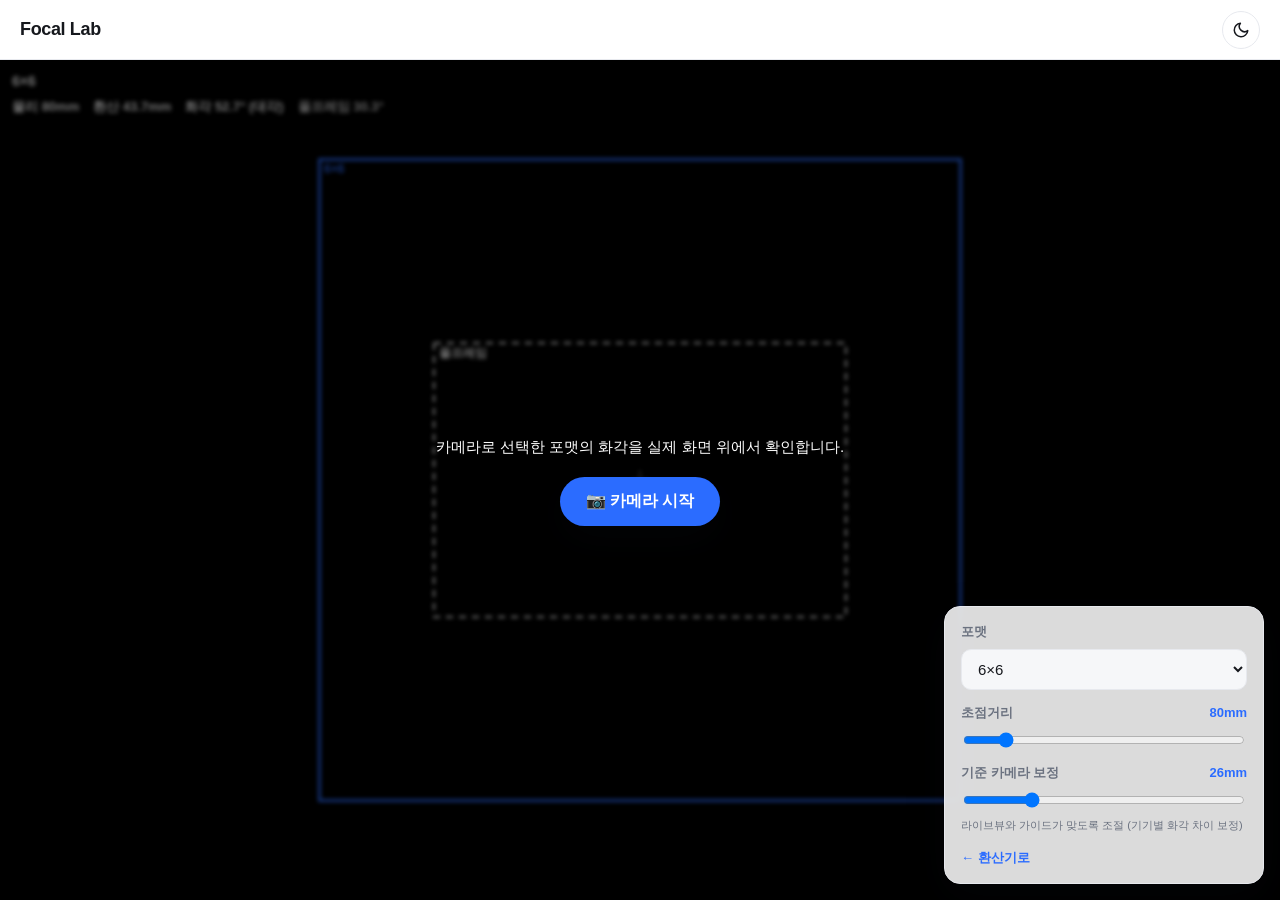
==== camera.html @ efb226e7 "realtime camera" ====
<!DOCTYPE html>
<html lang="ko">
<head>
  <meta charset="UTF-8">
  <meta name="viewport" content="width=device-width, initial-scale=1, viewport-fit=cover">
  <title>Focal Lab · 카메라 화각</title>
  <meta name="description" content="카메라 라이브뷰 위에 선택한 포맷의 환산 화각과 풀프레임 프레이밍을 실시간으로 겹쳐 보는 AR 프레이밍 뷰">
  <link rel="stylesheet" href="shared/style.css">
  <link rel="stylesheet" href="src/camera.css">
  <script src="shared/theme.js" data-storage-key="focal-lab-theme" data-migrate-from="photologs-theme"></script>
</head>
<body class="camera-page">
  <script src="shared/nav.js" data-home="./" data-brand="Focal Lab"></script>

  <main class="cam">
    <div class="cam-stage" id="cam-stage">
      <video id="cam-video" playsinline muted autoplay></video>
      <canvas id="cam-canvas"></canvas>

      <div class="cam-readout" id="cam-readout" aria-live="polite"></div>
      <div class="cam-warn" id="cam-warn" hidden></div>

      <!-- 시작/에러 안내 (카메라 권한은 사용자 제스처로 시작) -->
      <div class="cam-msg" id="cam-msg">
        <p class="cam-msg__text" id="cam-msg-text">카메라로 선택한 포맷의 화각을 실제 화면 위에서 확인합니다.</p>
        <button class="cam-msg__btn" id="cam-start" type="button">📷 카메라 시작</button>
      </div>
    </div>

    <div class="cam-panel" id="cam-panel">
      <div class="cam-field">
        <label for="cam-format">포맷</label>
        <select id="cam-format" aria-label="포맷 선택"></select>
      </div>

      <div class="cam-field">
        <label for="cam-focal">초점거리 <output id="cam-focal-val">80mm</output></label>
        <input type="range" id="cam-focal" min="1" max="600" step="1" value="80" aria-label="초점거리">
      </div>

      <div class="cam-field">
        <label for="cam-cal">기준 카메라 보정 <output id="cam-cal-val">26mm</output></label>
        <input type="range" id="cam-cal" min="10" max="80" step="0.5" value="26" aria-label="기준 카메라 화각 보정">
        <p class="cam-hint">라이브뷰와 가이드가 맞도록 조절 (기기별 화각 차이 보정)</p>
      </div>

      <a class="cam-back" href="./">← 환산기로</a>
    </div>
  </main>

  <script src="src/convert.js"></script>
  <script src="src/formats.js"></script>
  <script src="src/camera.js"></script>
</body>
</html>
---- shared/style.css ----
/* photologs — shared styles
   화이트 톤 기본 + 다크모드(data-theme="dark") 토큰. 빌드 없음, 순수 CSS. */

/* ---------- 디자인 토큰 ---------- */
:root {
  --bg: #ffffff;
  --surface: #ffffff;
  --surface-2: #f6f7f9;
  --text: #16181d;
  --muted: #6b7280;
  --border: #e7e9ee;
  --accent: #2b6cff;
  --accent-soft: #eaf0ff;
  --shadow: 0 1px 2px rgba(16, 24, 40, .04), 0 8px 24px rgba(16, 24, 40, .06);
  --shadow-lg: 0 12px 40px rgba(16, 24, 40, .16);
  --radius: 16px;
  --radius-sm: 10px;
  --maxw: 820px;
  --maxw-wide: 1120px;
  --header-h: 60px;
  --font: -apple-system, BlinkMacSystemFont, "Segoe UI", "Apple SD Gothic Neo",
          "Pretendard", Roboto, "Helvetica Neue", "Noto Sans KR", sans-serif;
  --ease: cubic-bezier(.22, .61, .36, 1);
  color-scheme: light;
}

:root[data-theme="dark"] {
  --bg: #0d0f14;
  --surface: #14171e;
  --surface-2: #1a1e27;
  --text: #e8eaf0;
  --muted: #9aa3b2;
  --border: #262b36;
  --accent: #6f9bff;
  --accent-soft: #1a2336;
  --shadow: 0 1px 2px rgba(0, 0, 0, .3), 0 8px 24px rgba(0, 0, 0, .35);
  --shadow-lg: 0 12px 40px rgba(0, 0, 0, .5);
  color-scheme: dark;
}

/* ---------- 리셋 / 기본 ---------- */
* { box-sizing: border-box; }

html { scroll-behavior: smooth; }

body {
  margin: 0;
  background: var(--bg);
  color: var(--text);
  font-family: var(--font);
  font-size: 17px;
  line-height: 1.7;
  -webkit-font-smoothing: antialiased;
  transition: background .35s var(--ease), color .35s var(--ease);
}

img { max-width: 100%; display: block; }

a { color: var(--accent); text-decoration: none; }
a:hover { text-decoration: underline; }

/* ---------- 헤더 (nav.js 주입) ---------- */
.site-header {
  position: sticky;
  top: 0;
  z-index: 50;
  height: var(--header-h);
  display: flex;
  align-items: center;
  gap: 16px;
  padding: 0 20px;
  background: color-mix(in srgb, var(--bg) 78%, transparent);
  backdrop-filter: saturate(160%) blur(12px);
  -webkit-backdrop-filter: saturate(160%) blur(12px);
  border-bottom: 1px solid var(--border);
}

.site-header__brand {
  font-weight: 700;
  letter-spacing: -.02em;
  font-size: 18px;
  color: var(--text);
}
.site-header__brand:hover { text-decoration: none; opacity: .8; }

.site-header__spacer { flex: 1; }

.site-header__back {
  font-size: 14px;
  color: var(--muted);
}

/* 테마 토글 버튼 */
.theme-toggle {
  display: inline-grid;
  place-items: center;
  width: 38px;
  height: 38px;
  border: 1px solid var(--border);
  border-radius: 999px;
  background: var(--surface);
  color: var(--text);
  cursor: pointer;
  transition: background .25s var(--ease), border-color .25s var(--ease), transform .15s var(--ease);
}
.theme-toggle:hover { background: var(--surface-2); }
.theme-toggle:active { transform: scale(.92); }
.theme-toggle svg { width: 18px; height: 18px; }
.theme-toggle .icon-sun { display: none; }
:root[data-theme="dark"] .theme-toggle .icon-sun { display: block; }
:root[data-theme="dark"] .theme-toggle .icon-moon { display: none; }

/* ---------- 레이아웃 컨테이너 ---------- */
.wrap { max-width: var(--maxw); margin: 0 auto; padding: 0 20px; }
.wrap--wide { max-width: var(--maxw-wide); }

/* ---------- 메인(블로그) 히어로 ---------- */
.hero {
  text-align: center;
  padding: 72px 20px 36px;
}
.hero h1 {
  font-size: clamp(32px, 6vw, 52px);
  line-height: 1.1;
  letter-spacing: -.03em;
  margin: 0 0 12px;
}
.hero p { color: var(--muted); margin: 0; font-size: 18px; }

/* ---------- 태그 필터 ---------- */
.filters {
  display: flex;
  flex-wrap: wrap;
  gap: 8px;
  justify-content: center;
  padding: 8px 20px 28px;
}
.chip {
  border: 1px solid var(--border);
  background: var(--surface);
  color: var(--muted);
  padding: 6px 14px;
  border-radius: 999px;
  font-size: 14px;
  cursor: pointer;
  transition: all .2s var(--ease);
}
.chip:hover { color: var(--text); border-color: var(--text); }
.chip.is-active {
  background: var(--accent);
  border-color: var(--accent);
  color: #fff;
}

/* ---------- 카드 그리드 ---------- */
.grid {
  display: grid;
  grid-template-columns: repeat(auto-fill, minmax(300px, 1fr));
  gap: 22px;
  padding: 8px 0 80px;
}

.card {
  display: flex;
  flex-direction: column;
  background: var(--surface);
  border: 1px solid var(--border);
  border-radius: var(--radius);
  overflow: hidden;
  box-shadow: var(--shadow);
  transition: transform .3s var(--ease), box-shadow .3s var(--ease), border-color .3s var(--ease);
}
.card:hover {
  transform: translateY(-4px);
  box-shadow: var(--shadow-lg);
}
.card a { color: inherit; }
.card a:hover { text-decoration: none; }

.card__cover {
  aspect-ratio: 16 / 10;
  width: 100%;
  object-fit: cover;
  background: var(--surface-2);
  transition: transform .5s var(--ease);
}
.card:hover .card__cover { transform: scale(1.04); }
.card__media { overflow: hidden; }

.card__body { padding: 18px 18px 20px; }
.card__meta { font-size: 13px; color: var(--muted); margin-bottom: 6px; }
.card__title {
  font-size: 20px; font-weight: 700; letter-spacing: -.02em;
  margin: 0 0 8px; line-height: 1.3;
}
.card__excerpt { color: var(--muted); font-size: 15px; margin: 0 0 14px; }
.card__tags { display: flex; flex-wrap: wrap; gap: 6px; }
.tag {
  font-size: 12px; color: var(--accent);
  background: var(--accent-soft);
  padding: 3px 9px; border-radius: 999px;
}

.empty {
  text-align: center; color: var(--muted);
  padding: 60px 20px;
}

/* ---------- 글(아티클) 페이지 ---------- */
.article { padding: 8px 0 96px; }

.article__header { padding: 40px 0 28px; }
.article__title {
  font-size: clamp(30px, 5vw, 46px);
  line-height: 1.12; letter-spacing: -.03em; margin: 0 0 14px;
}
.article__meta {
  display: flex; flex-wrap: wrap; align-items: center; gap: 10px;
  color: var(--muted); font-size: 15px;
}
.article__cover {
  width: 100%; border-radius: var(--radius);
  margin: 8px 0 36px; box-shadow: var(--shadow);
}

/* 마크다운 본문 타이포그래피 */
.prose { font-size: 17px; }
.prose > * + * { margin-top: 1.1em; }
.prose h2 {
  font-size: 26px; letter-spacing: -.02em; margin-top: 2em;
  padding-bottom: .3em; border-bottom: 1px solid var(--border);
}
.prose h3 { font-size: 21px; letter-spacing: -.01em; margin-top: 1.6em; }
.prose p { margin: 1.1em 0; }
.prose img { border-radius: var(--radius-sm); margin: 1.6em auto; box-shadow: var(--shadow); cursor: zoom-in; }
.prose a { text-decoration: underline; text-underline-offset: 3px; }
.prose blockquote {
  margin: 1.6em 0; padding: 4px 20px;
  border-left: 3px solid var(--accent);
  color: var(--muted); font-style: italic;
}
.prose code {
  background: var(--surface-2); padding: .15em .4em;
  border-radius: 6px; font-size: .9em;
}
.prose pre {
  background: var(--surface-2); padding: 16px 18px;
  border-radius: var(--radius-sm); overflow-x: auto; font-size: 14px;
}
.prose pre code { background: none; padding: 0; }
.prose ul, .prose ol { padding-left: 1.4em; }
.prose hr { border: none; border-top: 1px solid var(--border); margin: 2.4em 0; }

/* ---------- 갤러리 (```gallery 변환) ---------- */
.gallery {
  display: grid;
  grid-template-columns: repeat(auto-fill, minmax(180px, 1fr));
  gap: 10px;
  margin: 1.8em 0;
}
.gallery img {
  margin: 0; width: 100%; height: 100%;
  aspect-ratio: 1 / 1; object-fit: cover;
  border-radius: var(--radius-sm); cursor: zoom-in;
  box-shadow: none;
  transition: transform .3s var(--ease), filter .3s var(--ease);
}
.gallery img:hover { transform: scale(1.02); filter: brightness(1.05); }

/* ---------- 라이트박스 ---------- */
.lightbox {
  position: fixed; inset: 0; z-index: 100;
  display: grid; place-items: center;
  background: rgba(8, 10, 14, .86);
  backdrop-filter: blur(6px);
  opacity: 0; pointer-events: none;
  transition: opacity .3s var(--ease);
  cursor: zoom-out;
}
.lightbox.is-open { opacity: 1; pointer-events: auto; }
.lightbox img {
  max-width: 92vw; max-height: 90vh;
  border-radius: 8px; box-shadow: var(--shadow-lg);
  transform: scale(.96); transition: transform .3s var(--ease);
}
.lightbox.is-open img { transform: scale(1); }

/* ---------- 스크롤 리빌 ---------- */
.reveal {
  opacity: 0; transform: translateY(16px);
  transition: opacity .6s var(--ease), transform .6s var(--ease);
}
.reveal.is-visible { opacity: 1; transform: none; }
@media (prefers-reduced-motion: reduce) {
  .reveal { opacity: 1; transform: none; transition: none; }
  html { scroll-behavior: auto; }
}

/* ---------- 푸터 ---------- */
.site-footer {
  border-top: 1px solid var(--border);
  padding: 28px 20px;
  text-align: center; color: var(--muted); font-size: 14px;
}

/* ---------- 반응형 ---------- */
@media (max-width: 640px) {
  body { font-size: 16px; }
  .hero { padding: 48px 20px 24px; }
  .grid { grid-template-columns: 1fr; }
}
---- src/camera.css ----
/* Focal Lab · 카메라 화각 오버레이 페이지 스타일.
   풀스크린 video + canvas 위에 컨트롤 패널을 띄운다. shared/style.css 토큰 사용. */

.camera-page { overflow: hidden; height: 100dvh; }

/* nav.js 푸터는 카메라 모드에서 화면 밖으로 (스크롤 없음) */
.camera-page .site-footer { display: none; }

.cam { position: relative; }

/* ---------- 스테이지: 헤더 아래 전체 ---------- */
.cam-stage {
  position: fixed;
  inset: var(--header-h) 0 0 0;
  background: #000;
  overflow: hidden;
}

#cam-video,
#cam-canvas {
  position: absolute;
  inset: 0;
  width: 100%;
  height: 100%;
}

#cam-video { object-fit: cover; background: #000; }
#cam-canvas { pointer-events: none; }

/* ---------- 상단 실시간 수치 ---------- */
.cam-readout {
  position: absolute;
  top: 12px; left: 12px; right: 12px;
  display: flex; flex-wrap: wrap; gap: 6px 14px;
  font-size: 13px; font-weight: 600; line-height: 1.4;
  color: #fff; text-shadow: 0 1px 3px rgba(0, 0, 0, .8);
  pointer-events: none;
}
.cam-readout b { color: #fff; font-weight: 800; }
.cam-readout .ro-fmt { width: 100%; font-size: 14px; font-weight: 800; }
.cam-readout .ro-ff { opacity: .82; }

/* 카메라보다 넓은 화각 경고 */
.cam-warn {
  position: absolute;
  left: 12px; right: 12px; bottom: 12px;
  padding: 8px 12px; border-radius: var(--radius-sm);
  background: rgba(0, 0, 0, .62); color: #ffd9a8;
  font-size: 12px; font-weight: 600; text-align: center;
  pointer-events: none;
}

/* ---------- 시작 / 에러 안내 ---------- */
.cam-msg {
  position: absolute; inset: 0;
  display: flex; flex-direction: column; align-items: center; justify-content: center;
  gap: 18px; padding: 24px; text-align: center;
  background: rgba(0, 0, 0, .55);
  backdrop-filter: blur(2px);
}
.cam-msg[hidden] { display: none; }
.cam-msg__text { color: #fff; font-size: 15px; max-width: 28em; margin: 0; text-shadow: 0 1px 3px rgba(0, 0, 0, .8); }
.cam-msg__btn {
  appearance: none; border: 0; cursor: pointer;
  background: var(--accent); color: #fff;
  font-size: 16px; font-weight: 700; font-family: inherit;
  padding: 14px 26px; border-radius: 999px;
  box-shadow: var(--shadow-lg);
}
.cam-msg__btn:active { transform: scale(.96); }

/* ---------- 컨트롤 패널 (하단 오버레이) ---------- */
.cam-panel {
  position: fixed;
  left: 0; right: 0; bottom: 0;
  z-index: 2;
  padding: 14px 16px calc(14px + env(safe-area-inset-bottom));
  display: flex; flex-direction: column; gap: 12px;
  background: color-mix(in srgb, var(--surface) 86%, transparent);
  backdrop-filter: blur(12px);
  border-top: 1px solid var(--border);
  box-shadow: var(--shadow-lg);
}

.cam-field { display: flex; flex-direction: column; gap: 6px; }
.cam-field > label {
  font-size: 13px; font-weight: 700; color: var(--muted);
  display: flex; justify-content: space-between; align-items: baseline;
}
.cam-field > label output { color: var(--accent); font-weight: 800; font-variant-numeric: tabular-nums; }

.cam-field select {
  width: 100%; font: inherit; font-size: 15px;
  padding: 10px 12px; border-radius: var(--radius-sm);
  border: 1px solid var(--border); background: var(--surface-2); color: var(--text);
}
.cam-field select:focus { outline: none; border-color: var(--accent); box-shadow: 0 0 0 3px var(--accent-soft); }

.cam-hint { margin: 0; font-size: 11px; color: var(--muted); }

.cam-back {
  align-self: flex-start; font-size: 13px; font-weight: 700; color: var(--accent);
}

/* 넓은 화면(데스크톱)에서는 패널을 우측 카드로 */
@media (min-width: 760px) {
  .cam-panel {
    left: auto; right: 16px; bottom: 16px; width: 320px;
    border: 1px solid var(--border); border-radius: var(--radius);
  }
}
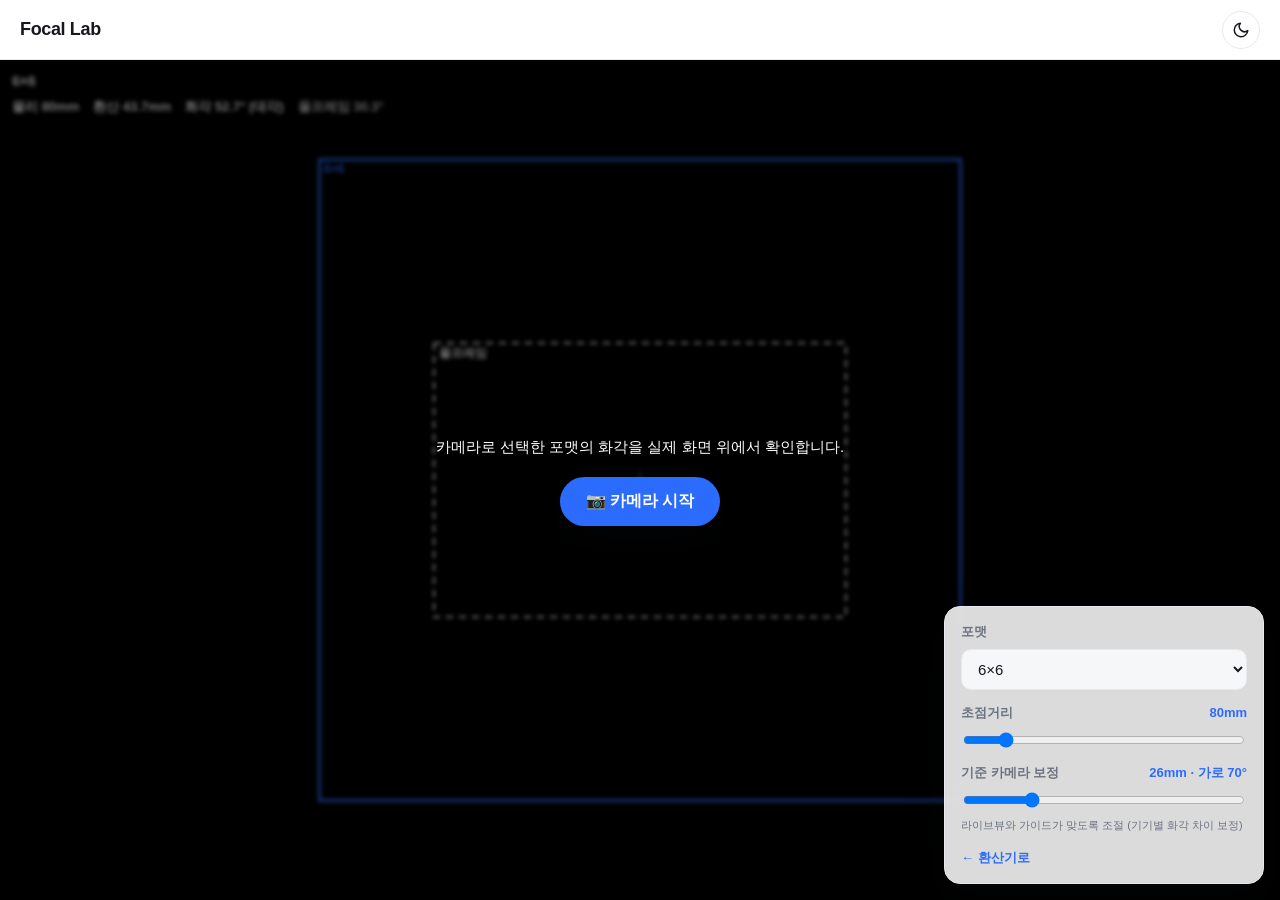
==== commit f1ae101c: "realtime camera" ====
--- a/camera.html
+++ b/camera.html
@@ -33,6 +33,11 @@
         <select id="cam-format" aria-label="포맷 선택"></select>
       </div>
 
+      <div class="cam-field" id="cam-device-field" hidden>
+        <label for="cam-device">카메라 (렌즈)</label>
+        <select id="cam-device" aria-label="카메라 선택"></select>
+      </div>
+
       <div class="cam-field">
         <label for="cam-focal">초점거리 <output id="cam-focal-val">80mm</output></label>
         <input type="range" id="cam-focal" min="1" max="600" step="1" value="80" aria-label="초점거리">
--- a/src/camera.css
+++ b/src/camera.css
@@ -83,6 +83,7 @@
 }
 
 .cam-field { display: flex; flex-direction: column; gap: 6px; }
+.cam-field[hidden] { display: none; }
 .cam-field > label {
   font-size: 13px; font-weight: 700; color: var(--muted);
   display: flex; justify-content: space-between; align-items: baseline;
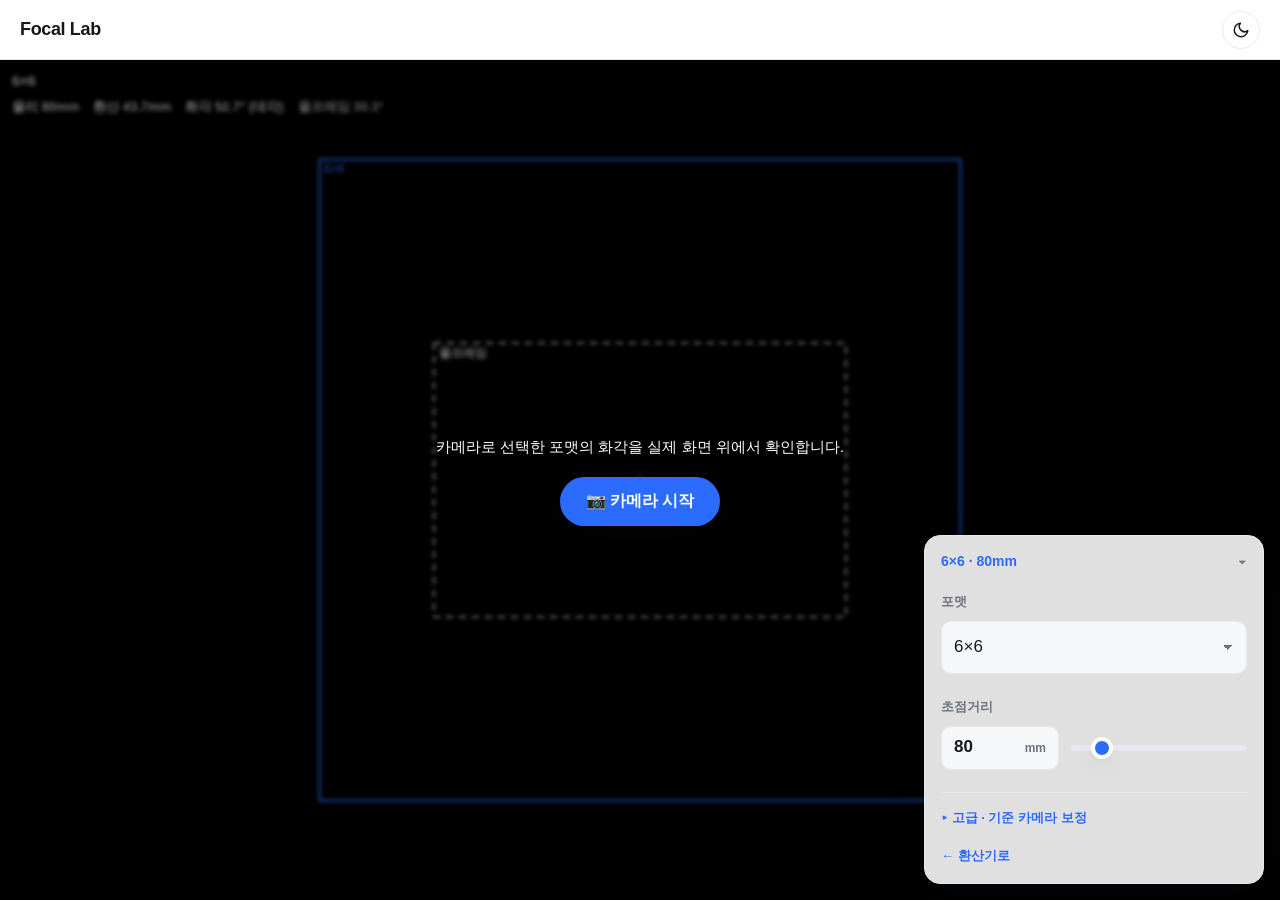
==== commit 78206d56: "realtime camera" ====
--- a/camera.html
+++ b/camera.html
@@ -6,6 +6,7 @@
   <title>Focal Lab · 카메라 화각</title>
   <meta name="description" content="카메라 라이브뷰 위에 선택한 포맷의 환산 화각과 풀프레임 프레이밍을 실시간으로 겹쳐 보는 AR 프레이밍 뷰">
   <link rel="stylesheet" href="shared/style.css">
+  <link rel="stylesheet" href="src/app.css">
   <link rel="stylesheet" href="src/camera.css">
   <script src="shared/theme.js" data-storage-key="focal-lab-theme" data-migrate-from="photologs-theme"></script>
 </head>
@@ -28,28 +29,44 @@
     </div>
 
     <div class="cam-panel" id="cam-panel">
-      <div class="cam-field">
-        <label for="cam-format">포맷</label>
-        <select id="cam-format" aria-label="포맷 선택"></select>
+      <button class="cam-handle" id="cam-handle" type="button" aria-expanded="true" aria-controls="cam-body">
+        <span class="cam-handle__summary" id="cam-summary">입력값</span>
+        <span class="cam-handle__chevron" aria-hidden="true">▾</span>
+      </button>
+
+      <div class="cam-body" id="cam-body">
+        <div class="field">
+          <label for="cam-format">포맷</label>
+          <select id="cam-format" aria-label="포맷 선택"></select>
+          <div class="hint" id="cam-format-note"></div>
+        </div>
+
+        <div class="field" id="cam-device-field" hidden>
+          <label for="cam-device">카메라 (렌즈)</label>
+          <select id="cam-device" aria-label="카메라 선택"></select>
+        </div>
+
+        <div class="field">
+          <label for="cam-focal">초점거리</label>
+          <div class="combo">
+            <span class="input-unit" data-unit="mm">
+              <input type="text" id="cam-focal" inputmode="decimal" value="80" aria-label="초점거리 입력">
+            </span>
+            <input type="range" id="cam-focal-range" min="1" max="600" step="1" value="80" aria-label="초점거리 슬라이더">
+          </div>
+        </div>
+
+        <details class="advanced" id="cam-advanced">
+          <summary>고급 · 기준 카메라 보정</summary>
+          <div class="field">
+            <label for="cam-cal">내 폰 카메라 화각 <output id="cam-cal-val">26mm</output></label>
+            <input type="range" id="cam-cal" min="10" max="80" step="0.5" value="26" aria-label="기준 카메라 화각 보정">
+            <p class="hint">라이브뷰와 가이드가 어긋나면 조절 · 렌즈를 바꾸면 자동 설정됩니다.</p>
+          </div>
+        </details>
+
+        <a class="cam-back" href="./">← 환산기로</a>
       </div>
-
-      <div class="cam-field" id="cam-device-field" hidden>
-        <label for="cam-device">카메라 (렌즈)</label>
-        <select id="cam-device" aria-label="카메라 선택"></select>
-      </div>
-
-      <div class="cam-field">
-        <label for="cam-focal">초점거리 <output id="cam-focal-val">80mm</output></label>
-        <input type="range" id="cam-focal" min="1" max="600" step="1" value="80" aria-label="초점거리">
-      </div>
-
-      <div class="cam-field">
-        <label for="cam-cal">기준 카메라 보정 <output id="cam-cal-val">26mm</output></label>
-        <input type="range" id="cam-cal" min="10" max="80" step="0.5" value="26" aria-label="기준 카메라 화각 보정">
-        <p class="cam-hint">라이브뷰와 가이드가 맞도록 조절 (기기별 화각 차이 보정)</p>
-      </div>
-
-      <a class="cam-back" href="./">← 환산기로</a>
     </div>
   </main>
 
--- a/src/app.css
+++ b/src/app.css
@@ -0,0 +1,349 @@
+/* Focal Lab — 앱 전용 스타일. 공유 토큰(var())을 재사용해 다크모드 자동 대응. */
+
+.app { padding: 28px 20px 96px; }
+
+.app__intro { padding: 10px 0 18px; }
+.app__intro .app__kicker {
+  margin: 0 0 2px; font-size: 12px; font-weight: 700; letter-spacing: .14em;
+  text-transform: uppercase; color: var(--accent);
+}
+.app__intro h1 {
+  font-size: clamp(26px, 5vw, 38px); line-height: 1.1;
+  letter-spacing: -.03em; margin: 0 0 4px;
+}
+.app__intro p { color: var(--muted); margin: 0; font-size: 15px; line-height: 1.45; }
+.app__intro .app__cta { margin-top: 10px; }
+.app__intro .app__cta a {
+  display: inline-block; font-size: 14px; font-weight: 700; color: var(--accent);
+  background: var(--accent-soft); padding: 7px 14px; border-radius: 999px;
+  border: 1px solid color-mix(in srgb, var(--accent) 28%, transparent);
+}
+.app__intro .app__cta a:hover { text-decoration: none; background: color-mix(in srgb, var(--accent) 18%, var(--accent-soft)); }
+
+/* 2단 레이아웃: 입력 / 결과 */
+.app__grid {
+  display: grid;
+  grid-template-columns: minmax(280px, 360px) 1fr;
+  gap: 22px;
+  align-items: start;
+}
+@media (max-width: 760px) {
+  .app__grid { display: block; }
+}
+
+.panel {
+  background: var(--surface);
+  border: 1px solid var(--border);
+  border-radius: var(--radius);
+  box-shadow: var(--shadow);
+  padding: 20px;
+}
+.panel.sticky { position: sticky; top: calc(var(--header-h) + 14px); }
+
+/* 모바일 시트 핸들 — 데스크톱에선 숨김 */
+.sheet-handle { display: none; }
+.sheet-body { display: block; }
+
+.field { margin-bottom: 18px; }
+.field:last-child { margin-bottom: 0; }
+.field > label {
+  display: block; font-size: 13px; font-weight: 700;
+  color: var(--muted); margin-bottom: 8px; letter-spacing: .01em;
+  transition: color .2s var(--ease);
+}
+.field:focus-within > label { color: var(--accent); }
+
+/* 셀렉트 */
+select {
+  width: 100%; font: inherit; color: var(--text);
+  background-color: var(--surface-2);
+  border: 1.5px solid var(--border); border-radius: var(--radius-sm);
+  padding: 11px 34px 11px 12px; min-height: 44px;
+  -webkit-appearance: none; appearance: none;
+  background-image: linear-gradient(45deg, transparent 50%, var(--muted) 50%), linear-gradient(135deg, var(--muted) 50%, transparent 50%);
+  background-position: calc(100% - 18px) 50%, calc(100% - 13px) 50%;
+  background-size: 5px 5px, 5px 5px; background-repeat: no-repeat;
+  transition: border-color .2s var(--ease), box-shadow .2s var(--ease), background-color .2s var(--ease);
+}
+select:hover { border-color: color-mix(in srgb, var(--accent) 40%, var(--border)); }
+select:focus {
+  outline: none; border-color: var(--accent);
+  box-shadow: 0 0 0 3px var(--accent-soft); background-color: var(--surface);
+}
+
+/* 숫자 + 슬라이더 한 줄 */
+.combo { display: grid; grid-template-columns: 118px 1fr; gap: 12px; align-items: center; }
+
+/* 숫자 입력 필드 — 래퍼가 테두리를 갖고 입력은 투명. 단위는 양옆에 정적(flex) 배치 */
+.input-unit {
+  display: flex; align-items: center; gap: 8px;
+  background-color: var(--surface-2);
+  border: 1.5px solid var(--border); border-radius: var(--radius-sm);
+  padding: 0 12px; min-height: 44px;
+  transition: border-color .2s var(--ease), box-shadow .2s var(--ease), background-color .2s var(--ease);
+}
+.input-unit:hover { border-color: color-mix(in srgb, var(--accent) 40%, var(--border)); }
+.input-unit:focus-within {
+  border-color: var(--accent); box-shadow: 0 0 0 3px var(--accent-soft); background-color: var(--surface);
+}
+.input-unit input {
+  flex: 1 1 auto; min-width: 0; width: 100%;
+  border: none; background: none; outline: none; padding: 0; min-height: 0;
+  font: inherit; font-weight: 600; color: var(--text);
+  font-variant-numeric: tabular-nums; text-align: left;
+}
+.input-unit input::-webkit-outer-spin-button,
+.input-unit input::-webkit-inner-spin-button { -webkit-appearance: none; margin: 0; }
+.input-unit input::-webkit-calendar-picker-indicator { display: none !important; }
+
+/* 단위 라벨: 기본 = 접미(숫자 오른쪽), .input-unit--prefix = 접두(숫자 왼쪽) */
+.input-unit::after, .input-unit--prefix::before {
+  flex: none; font-size: 12px; font-weight: 700; color: var(--muted);
+  transition: color .2s var(--ease);
+}
+.input-unit::after { content: attr(data-unit); }
+.input-unit::before { display: none; }
+.input-unit:focus-within::after { color: var(--accent); }
+.input-unit--prefix::after { display: none; }
+.input-unit--prefix::before { display: block; content: attr(data-unit); }
+.input-unit--prefix:focus-within::before { color: var(--accent); }
+
+input[type="range"] {
+  width: 100%; -webkit-appearance: none; appearance: none;
+  height: 6px; border-radius: 999px; outline: none; margin: 0; cursor: pointer;
+  background: var(--border);
+}
+input[type="range"]::-webkit-slider-thumb {
+  -webkit-appearance: none; width: 22px; height: 22px; border-radius: 50%;
+  background: var(--accent); cursor: pointer; border: 4px solid var(--surface);
+  box-shadow: var(--shadow); transition: transform .12s var(--ease);
+}
+input[type="range"]:active::-webkit-slider-thumb { transform: scale(1.15); }
+input[type="range"]::-moz-range-thumb {
+  width: 22px; height: 22px; border-radius: 50%; background: var(--accent);
+  cursor: pointer; border: 4px solid var(--surface);
+}
+input[type="range"]:focus-visible::-webkit-slider-thumb { box-shadow: 0 0 0 4px var(--accent-soft); }
+
+.advanced { margin-top: 6px; border-top: 1px solid var(--border); padding-top: 14px; }
+.advanced > summary {
+  cursor: pointer; font-size: 13px; font-weight: 600; color: var(--accent);
+  list-style: none; user-select: none;
+}
+.advanced > summary::-webkit-details-marker { display: none; }
+.advanced > summary::before { content: "▸ "; }
+.advanced[open] > summary::before { content: "▾ "; }
+.advanced .field { margin-top: 16px; }
+
+.hint { font-size: 12px; color: var(--muted); margin-top: 6px; }
+
+/* 결과 */
+.results { display: flex; flex-direction: column; gap: 18px; }
+
+/* 결과 히어로 — 최종 환산값. 화면에서 가장 먼저 인식되는 영역 */
+.result-hero {
+  position: relative;
+  display: grid; grid-template-columns: 1fr auto 1fr; align-items: center;
+  gap: 8px;
+  padding: 24px 22px;
+  border-radius: var(--radius);
+  background:
+    radial-gradient(120% 140% at 0% 0%, color-mix(in srgb, var(--accent) 16%, transparent), transparent 60%),
+    var(--accent-soft);
+  border: 1px solid color-mix(in srgb, var(--accent) 28%, transparent);
+  box-shadow: var(--shadow);
+  overflow: hidden;
+}
+.result-hero__item { min-width: 0; padding: 4px 6px; border-radius: 12px; transition: background .35s var(--ease); }
+.result-hero__label {
+  display: block; font-size: 12px; font-weight: 700; letter-spacing: .02em;
+  color: color-mix(in srgb, var(--accent) 75%, var(--text)); margin-bottom: 6px;
+}
+.result-hero__value {
+  display: inline-flex; align-items: flex-end; white-space: nowrap;  /* nowrap: 100+ 줄바꿈 방지 */
+  font-size: clamp(34px, 7vw, 52px); font-weight: 800;
+  letter-spacing: -.04em; line-height: 1; color: var(--text);
+  font-variant-numeric: tabular-nums; transform-origin: left center;
+}
+.result-hero__value small { font-size: .42em; font-weight: 700; color: var(--muted); letter-spacing: 0; }
+
+/* 숫자 오도미터 — 자릿수별 세로 롤링 */
+.odo { display: inline-flex; align-items: flex-end; }
+.odo-d { display: inline-block; overflow: hidden; height: 1em; }     /* 한 자리 창 */
+.odo-r { display: block; transition: transform .42s cubic-bezier(.16, 1, .3, 1); will-change: transform; }
+.odo-r > b { display: block; height: 1em; line-height: 1; font-weight: inherit; font-style: normal; text-align: center; font-variant-numeric: tabular-nums; }
+.odo-s { display: inline-block; }                                    /* 소수점·접두 등 비롤링 */
+@media (prefers-reduced-motion: reduce) { .odo-r { transition: none; } }
+.result-hero__sub { display: block; font-size: 13px; color: var(--muted); margin-top: 8px; }
+.result-hero__divider { width: 1px; align-self: stretch; background: color-mix(in srgb, var(--accent) 26%, transparent); }
+
+/* 값 변경 강조: 카운트업과 함께 짧은 펄스 */
+.result-hero__value.is-bump { animation: bump .42s var(--ease); }
+.result-hero__item.is-bump { animation: flash .6s var(--ease); }
+@keyframes bump {
+  0% { transform: scale(1); } 35% { transform: scale(1.055); } 100% { transform: scale(1); }
+}
+@keyframes flash {
+  0% { background: color-mix(in srgb, var(--accent) 24%, transparent); }
+  100% { background: transparent; }
+}
+@media (prefers-reduced-motion: reduce) {
+  .result-hero__value.is-bump, .result-hero__item.is-bump { animation: none; }
+}
+
+.lbl-short { display: none; }   /* 기본(데스크톱)은 긴 라벨 */
+
+/* 모바일: 두 환산값을 한 줄에 나란히(컴팩트) — 히어로 높이를 줄여 프레임 비교 가시성 ↑ */
+@media (max-width: 760px) {
+  .lbl-long { display: none; }
+  .lbl-short { display: inline; }
+
+  .result-hero { grid-template-columns: 1fr auto 1fr; gap: 12px; padding: 16px 18px; align-items: center; }
+  .result-hero__item {
+    display: flex; flex-wrap: wrap; align-items: baseline; gap: 2px 8px; padding: 0;
+  }
+  .result-hero__label { font-size: 11px; margin: 0; }
+  .result-hero__value { font-size: clamp(20px, 6vw, 26px); }
+  .result-hero__value small { font-size: .5em; }
+  .result-hero__sub { display: none; }
+  .result-hero__divider { width: 1px; height: auto; align-self: stretch; }
+}
+
+.rows { display: grid; gap: 1px; background: var(--border); border-radius: var(--radius); overflow: hidden; border: 1px solid var(--border); }
+.row {
+  display: flex; justify-content: space-between; align-items: baseline; gap: 12px;
+  background: var(--surface); padding: 12px 16px;
+}
+.row__k { color: var(--muted); font-size: 14px; }
+.row__v { font-weight: 700; font-variant-numeric: tabular-nums; text-align: right; }
+.row__v small { font-weight: 500; color: var(--muted); }
+
+.panel__title { font-size: 13px; font-weight: 700; color: var(--muted); margin: 0 0 12px; letter-spacing: .02em; }
+
+.badge-est {
+  display: inline-block; font-size: 11px; font-weight: 700; color: var(--accent);
+  background: var(--accent-soft); padding: 2px 8px; border-radius: 999px; margin-left: 8px;
+  vertical-align: middle;
+}
+
+/* SVG 통합 시각화 (프레임 + 화각 부채꼴) */
+.viz { width: 100%; display: block; }
+.viz text { fill: var(--muted); font-size: 12px; font-family: var(--font); }
+
+/* 프레임 */
+.viz .v-frame-ff { fill: none; stroke: var(--muted); stroke-width: 1.5; stroke-dasharray: 5 4; }
+.viz .v-frame-fmt { fill: color-mix(in srgb, var(--accent) 13%, transparent); stroke: var(--accent); stroke-width: 2; }
+.viz .v-diag { stroke: color-mix(in srgb, var(--accent) 55%, transparent); stroke-width: 1.2; stroke-dasharray: 3 3; }
+.viz .v-dim { fill: var(--text); font-size: 12px; font-weight: 600; }
+.viz .v-diag-lbl { fill: var(--accent); font-size: 11px; font-weight: 600; }
+.viz .v-name { fill: var(--accent); font-size: 13px; font-weight: 800; }
+.viz .v-cap { fill: var(--muted); font-size: 11px; }
+.viz .v-cap-fmt { fill: var(--accent); font-size: 11px; font-weight: 700; }
+.viz .v-badge { fill: var(--accent); font-size: 12px; font-weight: 800; }
+
+/* 화각 부채꼴 */
+.viz .v-axis { stroke: var(--border); stroke-width: 1; stroke-dasharray: 2 3; }
+.viz .v-fan { stroke: var(--accent); stroke-width: 1.5; }
+.viz .v-fan-1 { fill: color-mix(in srgb, var(--accent) 22%, transparent); }
+.viz .v-fan-2 { fill: color-mix(in srgb, var(--accent) 12%, transparent); }
+.viz .v-fan-3 { fill: color-mix(in srgb, var(--accent) 6%, transparent); }
+.viz .v-apex { fill: var(--accent); }
+.viz .v-ang {
+  font-size: 12px; font-weight: 700;
+  paint-order: stroke; stroke: var(--surface); stroke-width: 3px; stroke-linejoin: round;
+}
+.viz .v-ang-1 { fill: color-mix(in srgb, var(--accent) 70%, var(--text)); }
+.viz .v-ang-2 { fill: var(--accent); }
+.viz .v-ang-3 { fill: var(--accent); }
+.viz .v-sub { fill: var(--muted); font-size: 11px; font-weight: 700; }
+
+/* 풀프레임 부채꼴 — 회색 점선 (상단 FF 프레임과 톤 일치) */
+.viz .v-fan-ff { stroke: var(--muted); stroke-width: 1.5; stroke-dasharray: 5 4; }
+.viz .v-fan-ff-1 { fill: color-mix(in srgb, var(--muted) 18%, transparent); }
+.viz .v-fan-ff-2 { fill: color-mix(in srgb, var(--muted) 11%, transparent); }
+.viz .v-fan-ff-3 { fill: color-mix(in srgb, var(--muted) 6%, transparent); }
+.viz .v-ang-ff { fill: var(--muted); }
+.viz .v-apex-ff { fill: var(--muted); }
+
+/* 부채꼴 제목 */
+.viz .v-fan-title-fmt { fill: var(--accent); font-size: 12px; font-weight: 800; }
+.viz .v-fan-title-ff { fill: var(--muted); font-size: 12px; font-weight: 800; }
+
+/* 데이터 주석 */
+.notes { margin-top: 26px; }
+.notes > summary {
+  cursor: pointer; font-weight: 600; color: var(--muted); font-size: 14px;
+  padding: 12px 0; border-top: 1px solid var(--border);
+}
+.notes ul { color: var(--muted); font-size: 14px; line-height: 1.7; padding-left: 1.2em; }
+.notes li { margin: 6px 0; }
+
+/* ===== 모바일 하단 고정 시트 (파일 끝에 둬서 base 규칙을 확실히 override) ===== */
+@media (max-width: 760px) {
+  .app { padding-bottom: 84px; }            /* 접힌 시트 핸들 높이 확보 */
+
+  /* 입력 패널 → 하단 고정 시트 (#inputs 로 .panel.sticky 보다 우선) */
+  #inputs.panel {
+    position: fixed; left: 0; right: 0; bottom: 0; top: auto; z-index: 60;
+    margin: 0; padding: 0 18px;
+    border: none; border-top: 1px solid var(--border);
+    border-radius: 18px 18px 0 0;
+    max-height: 70vh; overflow-y: auto; -webkit-overflow-scrolling: touch;
+    background: color-mix(in srgb, var(--surface) 30%, transparent);   /* 70% 투명 — 뒤 화각·포맷 도형이 잘 비치도록 */
+    backdrop-filter: blur(5px);
+    -webkit-backdrop-filter: blur(5px);                                /* iOS Safari */
+    box-shadow: 0 -12px 34px rgba(16, 24, 40, .18);
+    transition: transform .32s var(--ease);
+    padding-bottom: calc(20px + env(safe-area-inset-bottom));
+  }
+  :root[data-theme="dark"] #inputs.panel { box-shadow: 0 -12px 34px rgba(0, 0, 0, .5); }
+
+  /* 접힘: 핸들만 노출 */
+  #inputs.sheet-collapsed { transform: translateY(calc(100% - 64px)); }
+
+  /* 핸들 (시트 상단 고정) — 가시성 강조 */
+  #inputs .sheet-handle {
+    display: flex; align-items: center; gap: 12px;
+    position: sticky; top: 0; z-index: 1;
+    width: 100%; min-height: 64px; padding: 16px 6px 12px;
+    background: color-mix(in srgb, var(--surface) 30%, transparent); border: none; cursor: pointer;
+    font: inherit; color: var(--text); text-align: left;
+    transition: background .25s var(--ease);
+  }
+  /* 접힘 상태 → accent 톤으로 '탭하여 펼치기' 신호 강조 */
+  #inputs.sheet-collapsed .sheet-handle { background: var(--accent-soft); }
+
+  .sheet-handle__grip {
+    position: absolute; top: 7px; left: 50%; transform: translateX(-50%);
+    width: 52px; height: 5px; border-radius: 999px;
+    background: var(--muted); opacity: .55;
+  }
+  #inputs.sheet-collapsed .sheet-handle__grip { background: var(--accent); opacity: .9; }
+
+  .sheet-handle__summary {
+    flex: 1; font-size: 15px; font-weight: 700; color: var(--text);
+    overflow: hidden; text-overflow: ellipsis; white-space: nowrap;
+  }
+  #inputs.sheet-collapsed .sheet-handle__summary { color: var(--accent); }
+
+  /* 셰브론 → 눈에 띄는 accent 원형 버튼 */
+  .sheet-handle__chevron {
+    flex: none; display: inline-grid; place-items: center;
+    width: 36px; height: 36px; border-radius: 50%;
+    background: var(--accent); color: #fff; font-size: 17px; line-height: 1;
+    box-shadow: 0 3px 10px color-mix(in srgb, var(--accent) 45%, transparent);
+    transition: transform .32s var(--ease);
+  }
+  #inputs.sheet-collapsed .sheet-handle__chevron { transform: rotate(180deg); }
+
+  #inputs .sheet-body { padding: 4px 0 8px; }
+
+  /* 시트 펼침(편집 중)엔 히어로 상단 고정 → 값 변화가 항상 보임 */
+  .result-hero { position: sticky; top: calc(var(--header-h) + 10px); z-index: 5; }
+  /* 시트 접힘 → 고정 해제, 전체 화면이 자연스럽게 스크롤 */
+  .app:has(#inputs.sheet-collapsed) .result-hero { position: static; top: auto; }
+}
+
+@media (prefers-reduced-motion: reduce) {
+  #inputs.panel, #inputs .sheet-handle, .sheet-handle__chevron { transition: none; }
+}
--- a/src/camera.css
+++ b/src/camera.css
@@ -70,34 +70,37 @@
 .cam-msg__btn:active { transform: scale(.96); }
 
 /* ---------- 컨트롤 패널 (하단 오버레이) ---------- */
+/* 입력 컨트롤은 app.css의 .field/.combo/.input-unit/.advanced 스타일을 그대로 재사용 */
 .cam-panel {
   position: fixed;
   left: 0; right: 0; bottom: 0;
   z-index: 2;
-  padding: 14px 16px calc(14px + env(safe-area-inset-bottom));
-  display: flex; flex-direction: column; gap: 12px;
-  background: color-mix(in srgb, var(--surface) 86%, transparent);
+  background: color-mix(in srgb, var(--surface) 88%, transparent);
   backdrop-filter: blur(12px);
   border-top: 1px solid var(--border);
   box-shadow: var(--shadow-lg);
 }
 
-.cam-field { display: flex; flex-direction: column; gap: 6px; }
-.cam-field[hidden] { display: none; }
-.cam-field > label {
-  font-size: 13px; font-weight: 700; color: var(--muted);
-  display: flex; justify-content: space-between; align-items: baseline;
+/* 접기/펼치기 핸들 */
+.cam-handle {
+  width: 100%; appearance: none; border: 0; cursor: pointer;
+  background: transparent; color: var(--text); font: inherit;
+  display: flex; align-items: center; gap: 10px;
+  padding: 12px 16px;
 }
-.cam-field > label output { color: var(--accent); font-weight: 800; font-variant-numeric: tabular-nums; }
+.cam-handle__summary { flex: 1; text-align: left; font-size: 14px; font-weight: 700; color: var(--accent); }
+.cam-handle__chevron { color: var(--muted); transition: transform .25s var(--ease); }
+.cam-panel.is-collapsed .cam-handle__chevron { transform: rotate(-180deg); }
 
-.cam-field select {
-  width: 100%; font: inherit; font-size: 15px;
-  padding: 10px 12px; border-radius: var(--radius-sm);
-  border: 1px solid var(--border); background: var(--surface-2); color: var(--text);
+/* 본문 */
+.cam-body {
+  padding: 2px 16px calc(16px + env(safe-area-inset-bottom));
+  display: flex; flex-direction: column; gap: 16px;
 }
-.cam-field select:focus { outline: none; border-color: var(--accent); box-shadow: 0 0 0 3px var(--accent-soft); }
+.cam-panel.is-collapsed .cam-body { display: none; }
 
-.cam-hint { margin: 0; font-size: 11px; color: var(--muted); }
+.cam-body .field { margin: 0; }
+.cam-body select { width: 100%; }
 
 .cam-back {
   align-self: flex-start; font-size: 13px; font-weight: 700; color: var(--accent);
@@ -106,7 +109,7 @@
 /* 넓은 화면(데스크톱)에서는 패널을 우측 카드로 */
 @media (min-width: 760px) {
   .cam-panel {
-    left: auto; right: 16px; bottom: 16px; width: 320px;
+    left: auto; right: 16px; bottom: 16px; width: 340px;
     border: 1px solid var(--border); border-radius: var(--radius);
   }
 }
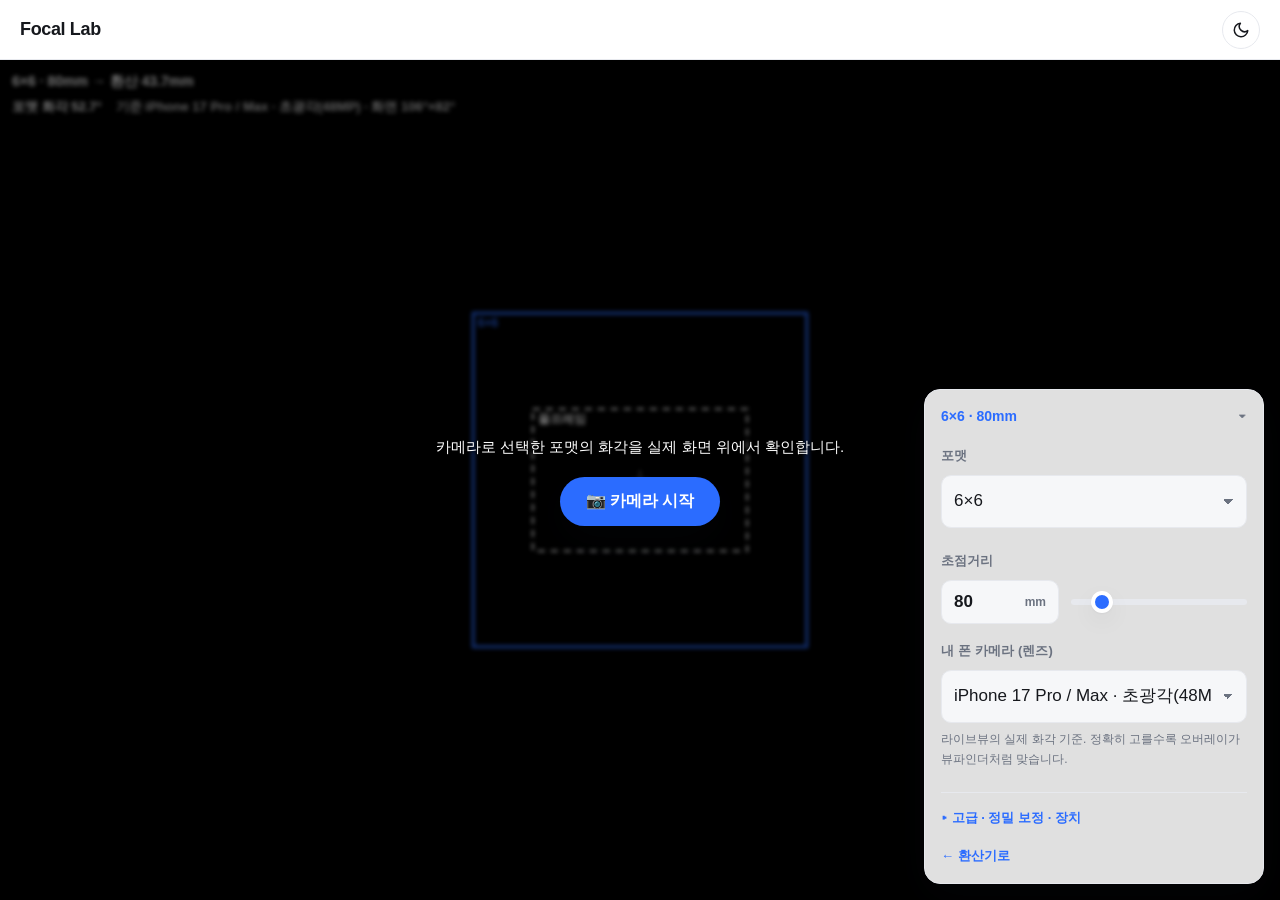
==== commit 09db7034: "realtime camera" ====
--- a/camera.html
+++ b/camera.html
@@ -41,11 +41,6 @@
           <div class="hint" id="cam-format-note"></div>
         </div>
 
-        <div class="field" id="cam-device-field" hidden>
-          <label for="cam-device">카메라 (렌즈)</label>
-          <select id="cam-device" aria-label="카메라 선택"></select>
-        </div>
-
         <div class="field">
           <label for="cam-focal">초점거리</label>
           <div class="combo">
@@ -56,12 +51,22 @@
           </div>
         </div>
 
+        <div class="field">
+          <label for="cam-ref">내 폰 카메라 (렌즈)</label>
+          <select id="cam-ref" aria-label="기준 카메라 렌즈 선택"></select>
+          <div class="hint">라이브뷰의 실제 화각 기준. 정확히 고를수록 오버레이가 뷰파인더처럼 맞습니다.</div>
+        </div>
+
         <details class="advanced" id="cam-advanced">
-          <summary>고급 · 기준 카메라 보정</summary>
+          <summary>고급 · 정밀 보정 · 장치</summary>
           <div class="field">
-            <label for="cam-cal">내 폰 카메라 화각 <output id="cam-cal-val">26mm</output></label>
-            <input type="range" id="cam-cal" min="10" max="80" step="0.5" value="26" aria-label="기준 카메라 화각 보정">
-            <p class="hint">라이브뷰와 가이드가 어긋나면 조절 · 렌즈를 바꾸면 자동 설정됩니다.</p>
+            <label for="cam-corr">정밀 보정 <output id="cam-corr-val">0%</output></label>
+            <input type="range" id="cam-corr" min="0.6" max="1.6" step="0.01" value="1" aria-label="정밀 보정">
+            <p class="hint">오버레이가 실제보다 작으면 −, 크면 + 쪽으로 미세조정.</p>
+          </div>
+          <div class="field" id="cam-device-field" hidden>
+            <label for="cam-device">실제 카메라 장치</label>
+            <select id="cam-device" aria-label="카메라 장치 선택"></select>
           </div>
         </details>
 
--- a/src/camera.css
+++ b/src/camera.css
@@ -24,7 +24,8 @@
   height: 100%;
 }
 
-#cam-video { object-fit: cover; background: #000; }
+/* 센서 프레임 전체를 레터박스로 표시(잘림 없음) → 오버레이가 영상 프레임에 정확히 매핑됨 */
+#cam-video { object-fit: contain; background: #000; }
 #cam-canvas { pointer-events: none; }
 
 /* ---------- 상단 실시간 수치 ---------- */
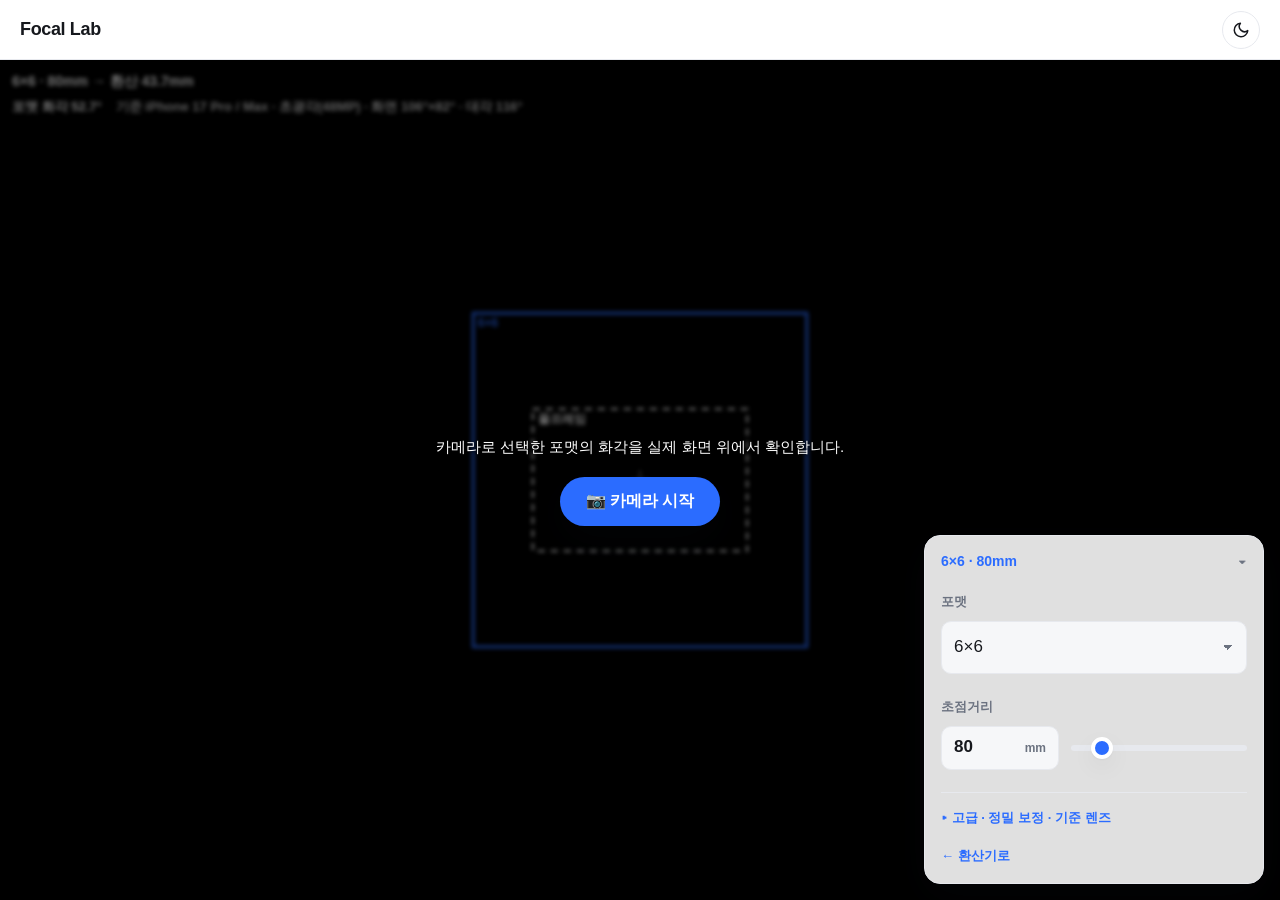
==== commit 30c3a0f9: "realtime camera" ====
--- a/camera.html
+++ b/camera.html
@@ -51,22 +51,22 @@
           </div>
         </div>
 
-        <div class="field">
-          <label for="cam-ref">내 폰 카메라 (렌즈)</label>
-          <select id="cam-ref" aria-label="기준 카메라 렌즈 선택"></select>
-          <div class="hint">라이브뷰의 실제 화각 기준. 정확히 고를수록 오버레이가 뷰파인더처럼 맞습니다.</div>
+        <div class="field" id="cam-device-field" hidden>
+          <label for="cam-device">실제 카메라 장치</label>
+          <select id="cam-device" aria-label="카메라 장치 선택"></select>
         </div>
 
         <details class="advanced" id="cam-advanced">
-          <summary>고급 · 정밀 보정 · 장치</summary>
+          <summary>고급 · 정밀 보정 · 기준 렌즈</summary>
           <div class="field">
             <label for="cam-corr">정밀 보정 <output id="cam-corr-val">0%</output></label>
             <input type="range" id="cam-corr" min="0.6" max="1.6" step="0.01" value="1" aria-label="정밀 보정">
             <p class="hint">오버레이가 실제보다 작으면 −, 크면 + 쪽으로 미세조정.</p>
           </div>
-          <div class="field" id="cam-device-field" hidden>
-            <label for="cam-device">실제 카메라 장치</label>
-            <select id="cam-device" aria-label="카메라 장치 선택"></select>
+          <div class="field">
+            <label for="cam-ref">내 폰 카메라 (렌즈)</label>
+            <select id="cam-ref" aria-label="기준 카메라 렌즈 선택"></select>
+            <div class="hint">라이브뷰의 실제 화각 기준. 정확히 고를수록 오버레이가 뷰파인더처럼 맞습니다.</div>
           </div>
         </details>
 
--- a/src/app.css
+++ b/src/app.css
@@ -12,13 +12,23 @@
   letter-spacing: -.03em; margin: 0 0 4px;
 }
 .app__intro p { color: var(--muted); margin: 0; font-size: 15px; line-height: 1.45; }
-.app__intro .app__cta { margin-top: 10px; }
-.app__intro .app__cta a {
-  display: inline-block; font-size: 14px; font-weight: 700; color: var(--accent);
-  background: var(--accent-soft); padding: 7px 14px; border-radius: 999px;
+
+/* 타이틀 옆 카메라 진입 버튼 */
+.app__titlerow {
+  display: flex; align-items: center; flex-wrap: wrap; gap: 8px 14px; margin: 0 0 4px;
+}
+.app__titlerow h1 { margin: 0; }
+.app__cta {
+  display: inline-flex; align-items: center; gap: 7px;
+  font-size: 13px; font-weight: 700; color: var(--accent);
+  background: var(--accent-soft); padding: 7px 13px; border-radius: 999px;
   border: 1px solid color-mix(in srgb, var(--accent) 28%, transparent);
 }
-.app__intro .app__cta a:hover { text-decoration: none; background: color-mix(in srgb, var(--accent) 18%, var(--accent-soft)); }
+.app__cta:hover { text-decoration: none; background: color-mix(in srgb, var(--accent) 18%, var(--accent-soft)); }
+.app__beta {
+  font-size: 10px; font-weight: 800; letter-spacing: .06em; text-transform: uppercase;
+  color: #fff; background: var(--accent); padding: 1px 6px; border-radius: 999px;
+}
 
 /* 2단 레이아웃: 입력 / 결과 */
 .app__grid {
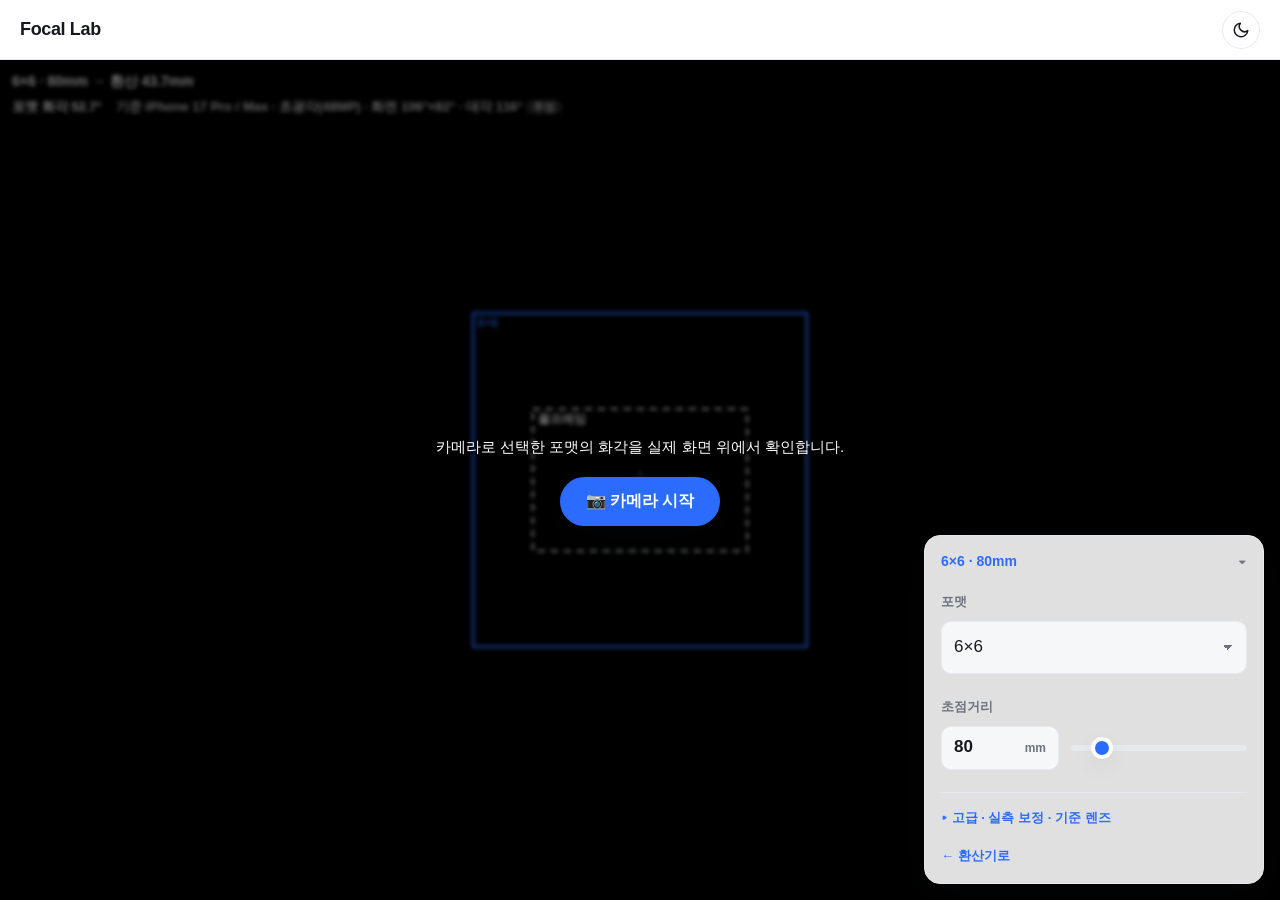
==== commit 69ea9ff1: "realtime camera updated" ====
--- a/camera.html
+++ b/camera.html
@@ -25,6 +25,78 @@
       <div class="cam-msg" id="cam-msg">
         <p class="cam-msg__text" id="cam-msg-text">카메라로 선택한 포맷의 화각을 실제 화면 위에서 확인합니다.</p>
         <button class="cam-msg__btn" id="cam-start" type="button">📷 카메라 시작</button>
+      </div>
+
+      <!-- 렌즈 실측 보정 (camera-calib.js가 상태 전환) -->
+      <div class="cam-calib" id="cam-calib" hidden>
+        <canvas id="calib-canvas"></canvas>
+
+        <div class="cam-calib__panel">
+          <!-- 0 · 준비 -->
+          <div class="calib-step" id="calib-step0">
+            <h2 class="calib-title">렌즈 실측 보정</h2>
+            <p class="calib-lens" id="calib-lens"></p>
+            <p class="hint">다른 렌즈를 보정하려면 먼저 ‘실제 카메라 장치’를 전환하세요.</p>
+            <div class="field">
+              <label for="calib-target">목표물 (가로 폭)</label>
+              <select id="calib-target" aria-label="목표물 선택">
+                <option value="297">A4 가로 (297mm)</option>
+                <option value="210">A4 세로 (210mm)</option>
+                <option value="85.6">신용카드 가로 (85.6mm)</option>
+                <option value="custom">직접 입력 — 문 폭 등 큰 목표물 권장</option>
+              </select>
+              <span class="input-unit" data-unit="mm">
+                <input type="text" id="calib-target-mm" inputmode="decimal" value="297" aria-label="목표물 폭(mm)">
+              </span>
+            </div>
+            <div class="field">
+              <label for="calib-dist">카메라 → 목표물 거리</label>
+              <span class="input-unit" data-unit="cm">
+                <input type="text" id="calib-dist" inputmode="decimal" value="50" aria-label="거리(cm)">
+              </span>
+              <p class="hint" id="calib-dist-hint"></p>
+            </div>
+            <ol class="calib-guide">
+              <li>목표물을 벽에 평평하게 붙이세요.</li>
+              <li>폰 뒷면에서 목표물까지 거리를 줄자로 재서 입력하세요.</li>
+              <li>폰을 벽과 평행하게, 목표물이 화면 중앙에 오게 하세요.</li>
+            </ol>
+            <div class="calib-actions">
+              <button type="button" id="calib-next" class="cam-msg__btn">다음</button>
+              <button type="button" id="calib-cancel0">취소</button>
+            </div>
+          </div>
+
+          <!-- 1 · 정렬 -->
+          <div class="calib-step" id="calib-step1" hidden>
+            <p class="calib-align-tip">상자의 <b>좌우 변</b>을 목표물 양 끝에 맞추고 십자선을 중앙에. <b>핀치 줌 금지.</b></p>
+            <output class="calib-fov" id="calib-fov" aria-live="polite"></output>
+            <div class="calib-frac">
+              <button type="button" id="calib-minus" aria-label="미세 축소">−</button>
+              <input type="range" id="calib-frac-range" min="0.05" max="1" step="0.001" value="0.4" aria-label="가이드 폭">
+              <button type="button" id="calib-plus" aria-label="미세 확대">＋</button>
+            </div>
+            <p class="cam-warn calib-zoom-warn" id="calib-zoom-warn" hidden>줌/해상도가 변경되었습니다 — 처음부터 다시 진행하세요.</p>
+            <div class="calib-actions">
+              <button type="button" id="calib-done" class="cam-msg__btn">측정 완료</button>
+              <button type="button" id="calib-back1">뒤로</button>
+            </div>
+          </div>
+
+          <!-- 2 · 확인 -->
+          <div class="calib-step" id="calib-step2" hidden>
+            <h2 class="calib-title">측정 결과</h2>
+            <div class="calib-result" id="calib-result"></div>
+            <pre class="calib-embed" id="calib-embed"></pre>
+            <div class="calib-actions">
+              <button type="button" id="calib-copy">복사</button>
+              <button type="button" id="calib-save" class="cam-msg__btn">저장</button>
+              <button type="button" id="calib-retry">다시 측정</button>
+              <button type="button" id="calib-cancel2">취소</button>
+            </div>
+            <p class="hint">저장하면 이 렌즈의 화각이 실측값으로 대체되고, 정밀 보정이 0%로 초기화됩니다.</p>
+          </div>
+        </div>
       </div>
     </div>
 
@@ -57,16 +129,26 @@
         </div>
 
         <details class="advanced" id="cam-advanced">
-          <summary>고급 · 정밀 보정 · 기준 렌즈</summary>
+          <summary>고급 · 실측 보정 · 기준 렌즈</summary>
+          <div class="field">
+            <label>렌즈 실측 보정</label>
+            <button type="button" id="cam-calib-open" class="calib-open" disabled>📐 렌즈 실측 보정…</button>
+            <p class="hint">알려진 폭의 목표물로 이 렌즈의 실제 비디오 화각을 측정해 저장합니다(렌즈별 1회). 카메라가 켜져 있어야 합니다.</p>
+          </div>
           <div class="field">
             <label for="cam-corr">정밀 보정 <output id="cam-corr-val">0%</output></label>
             <input type="range" id="cam-corr" min="0.6" max="1.6" step="0.01" value="1" aria-label="정밀 보정">
-            <p class="hint">오버레이가 실제보다 작으면 −, 크면 + 쪽으로 미세조정.</p>
+            <p class="hint">실측 보정 후 남는 미세 오차만 트림 — 오버레이가 실제보다 작으면 −, 크면 +.</p>
           </div>
           <div class="field">
             <label for="cam-ref">내 폰 카메라 (렌즈)</label>
             <select id="cam-ref" aria-label="기준 카메라 렌즈 선택"></select>
-            <div class="hint">라이브뷰의 실제 화각 기준. 정확히 고를수록 오버레이가 뷰파인더처럼 맞습니다.</div>
+            <div class="hint">실측·테이블 값이 없을 때 쓰는 폴백(추정) 화각의 기준.</div>
+            <div class="hint" id="cam-model-hint" hidden></div>
+          </div>
+          <div class="field">
+            <label>스트림</label>
+            <div class="hint" id="cam-stream-info">스트림 없음</div>
           </div>
         </details>
 
@@ -77,6 +159,8 @@
 
   <script src="src/convert.js"></script>
   <script src="src/formats.js"></script>
+  <script src="src/camera-data.js"></script>
+  <script src="src/camera-calib.js"></script>
   <script src="src/camera.js"></script>
 </body>
 </html>
--- a/src/camera.css
+++ b/src/camera.css
@@ -107,6 +107,102 @@
   align-self: flex-start; font-size: 13px; font-weight: 700; color: var(--accent);
 }
 
+/* 화각 소스 배지 (실측 > 테이블 > 추정) */
+.cam-readout .ro-src {
+  padding: 1px 7px; border-radius: 999px;
+  font-size: 11px; font-weight: 800;
+  background: rgba(255, 255, 255, .22); color: #fff;
+}
+.cam-readout .ro-src--calib { background: var(--accent); }
+
+/* ---------- 렌즈 실측 보정 오버레이 ---------- */
+.calib-open {
+  appearance: none; cursor: pointer; font: inherit;
+  font-size: 13px; font-weight: 700;
+  color: var(--accent); background: transparent;
+  border: 1px solid var(--accent); border-radius: 999px;
+  padding: 8px 14px;
+}
+.calib-open:disabled { opacity: .45; cursor: default; }
+
+.cam-calib { position: absolute; inset: 0; z-index: 3; }
+.cam-calib[hidden] { display: none; }
+
+#calib-canvas {
+  position: absolute; inset: 0;
+  width: 100%; height: 100%;
+  pointer-events: none;
+}
+
+/* 보정 중에는 본 오버레이(마스크·프레임)와 하단 패널을 숨겨 목표물이 또렷이 보이게 */
+.cam-stage.is-calibrating #cam-canvas,
+.cam-stage.is-calibrating .cam-readout,
+.cam-stage.is-calibrating .cam-warn { visibility: hidden; }
+body.is-calibrating .cam-panel { display: none; }
+
+.cam-calib__panel {
+  position: absolute;
+  left: 0; right: 0; bottom: 0;
+  max-height: 72%;
+  overflow-y: auto;
+  padding: 16px 16px calc(16px + env(safe-area-inset-bottom));
+  background: color-mix(in srgb, var(--surface) 92%, transparent);
+  backdrop-filter: blur(12px);
+  border-top: 1px solid var(--border);
+  box-shadow: var(--shadow-lg);
+}
+
+.calib-step { display: flex; flex-direction: column; gap: 12px; }
+.calib-step[hidden] { display: none; }
+.calib-step .field { margin: 0; }
+
+.calib-title { margin: 0; font-size: 16px; font-weight: 800; }
+.calib-lens { margin: 0; font-size: 13px; font-weight: 700; color: var(--accent); }
+.calib-guide { margin: 0; padding-left: 1.3em; font-size: 13px; color: var(--muted); }
+.calib-guide li { margin: 2px 0; }
+
+.calib-actions { display: flex; flex-wrap: wrap; gap: 10px; align-items: center; }
+.calib-actions button {
+  appearance: none; cursor: pointer; font: inherit;
+  font-size: 14px; font-weight: 700;
+  padding: 10px 18px; border-radius: 999px;
+  background: transparent; color: var(--text);
+  border: 1px solid var(--border);
+}
+.calib-actions .cam-msg__btn { border: 0; font-size: 14px; padding: 10px 20px; }
+
+/* 정렬 단계: 패널을 얇게 — 라이브뷰 가시성 우선 */
+#calib-step1 { gap: 8px; }
+.calib-align-tip { margin: 0; font-size: 13px; color: var(--text); }
+.calib-fov { font-size: 18px; font-weight: 800; color: var(--accent); }
+.calib-frac { display: flex; align-items: center; gap: 10px; }
+.calib-frac input[type="range"] { flex: 1; }
+.calib-frac button {
+  appearance: none; cursor: pointer; font: inherit;
+  width: 38px; height: 38px; border-radius: 50%;
+  font-size: 18px; font-weight: 800; line-height: 1;
+  background: transparent; color: var(--text);
+  border: 1px solid var(--border);
+}
+.calib-zoom-warn { position: static; }
+
+.calib-result p { margin: 0 0 4px; font-size: 14px; }
+.calib-embed {
+  margin: 0; padding: 10px 12px;
+  font-size: 11.5px; line-height: 1.5;
+  background: color-mix(in srgb, var(--text) 7%, transparent);
+  border: 1px solid var(--border); border-radius: var(--radius-sm);
+  white-space: pre-wrap; word-break: break-all;
+  user-select: all;
+}
+
+@media (min-width: 760px) {
+  .cam-calib__panel {
+    left: auto; right: 16px; bottom: 16px; width: 380px;
+    border: 1px solid var(--border); border-radius: var(--radius);
+  }
+}
+
 /* 넓은 화면(데스크톱)에서는 패널을 우측 카드로 */
 @media (min-width: 760px) {
   .cam-panel {
